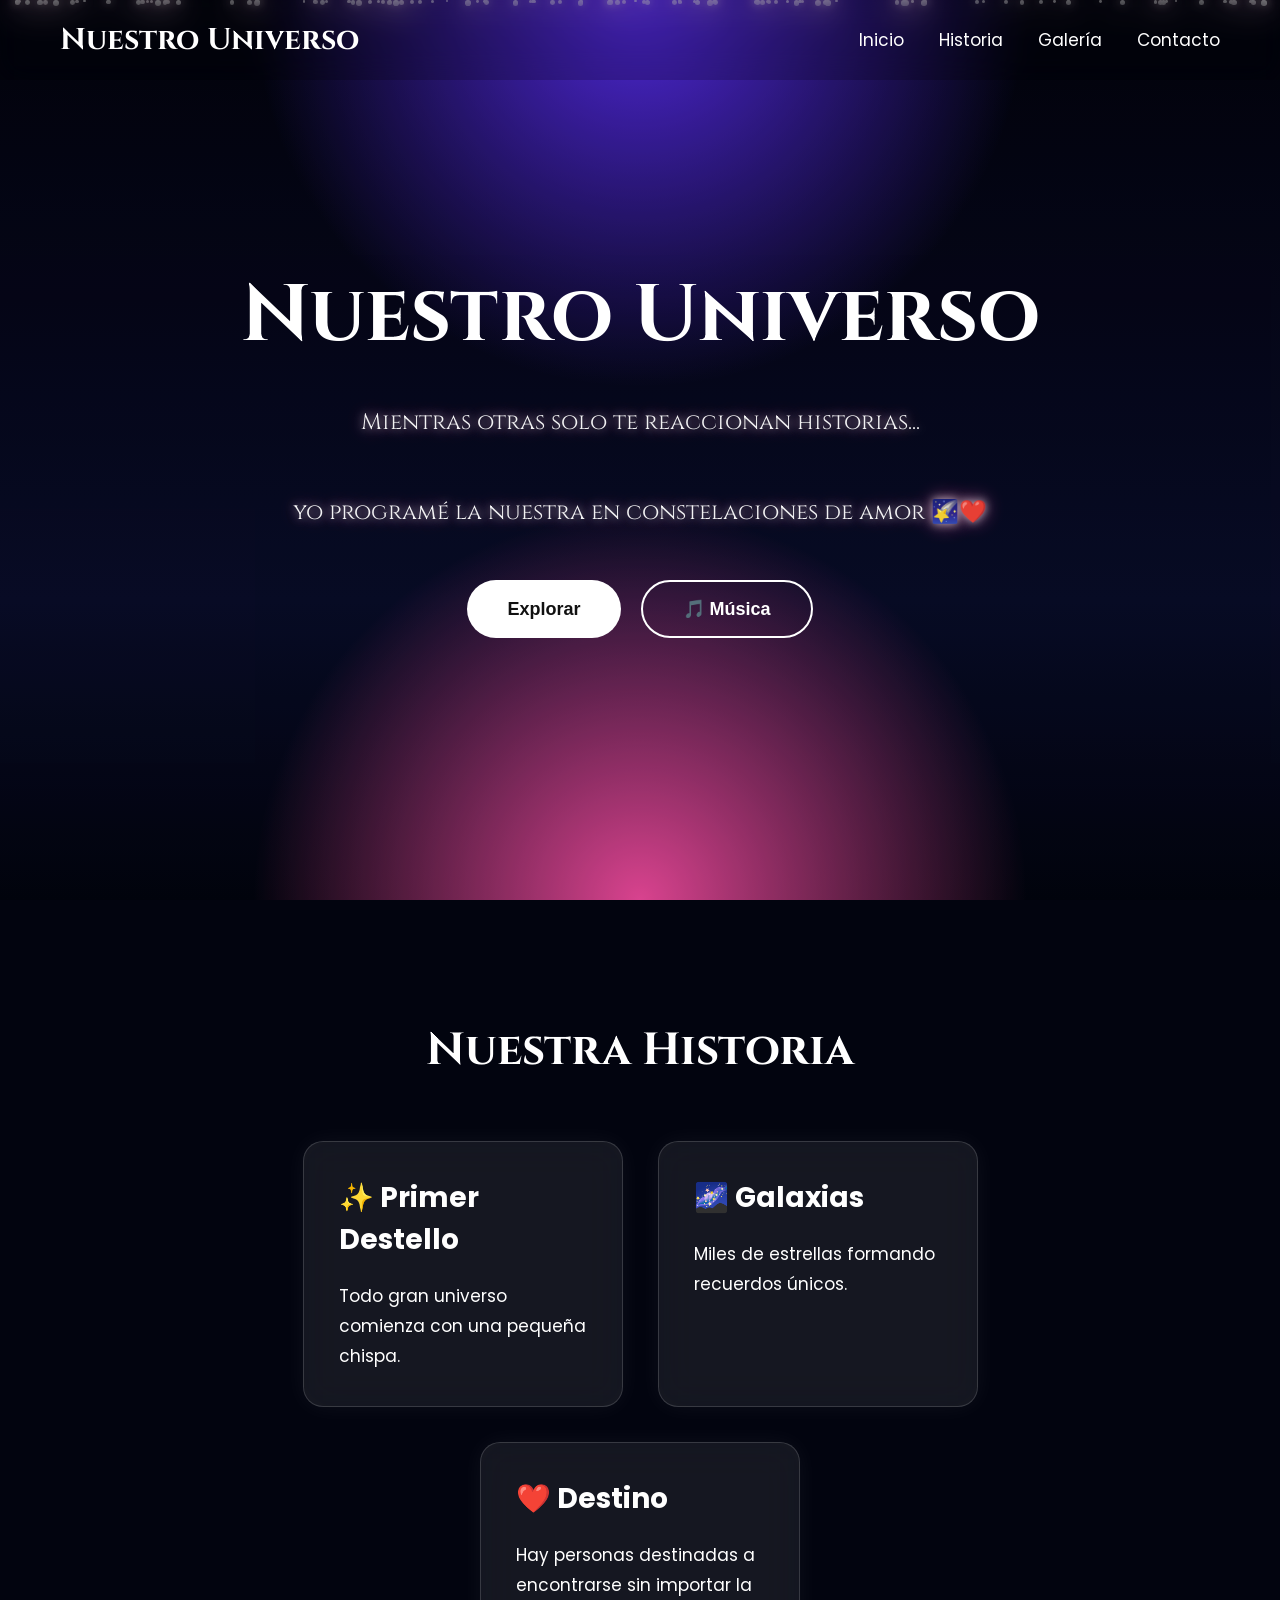
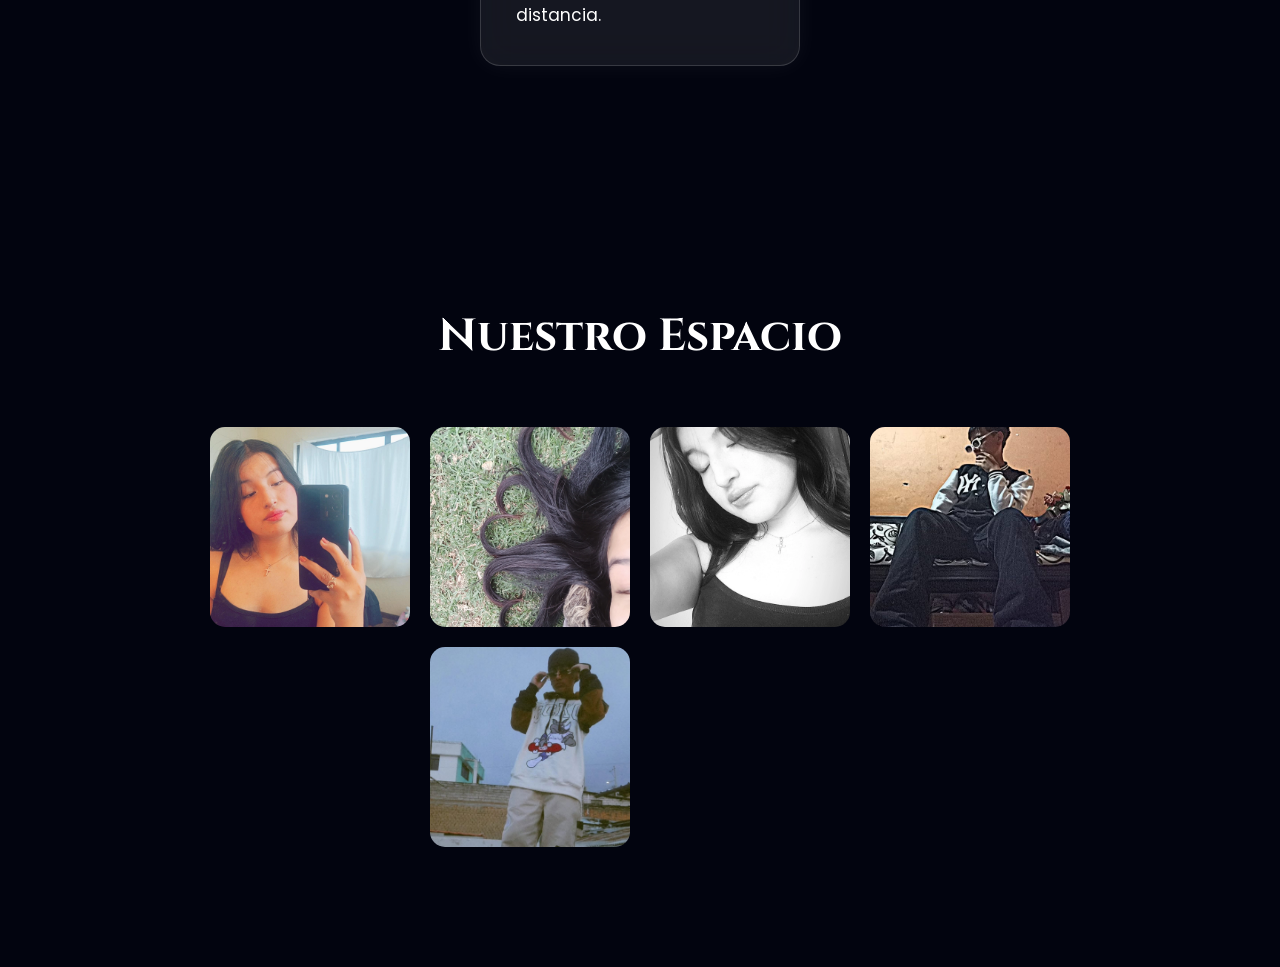
==== index.html @ 527fced5 "Subiendo mi página Nuestro Universo" ====
<!DOCTYPE html>
<html lang="es">

<head>

    <meta charset="UTF-8">
    <meta name="viewport" content="width=device-width, initial-scale=1.0">

    <title>Nuestro Universo</title>

    <link rel="stylesheet" href="style.css">

    <link rel="preconnect" href="https://fonts.googleapis.com">
    <link rel="preconnect" href="https://fonts.gstatic.com" crossorigin>

    <link href="https://fonts.googleapis.com/css2?family=Poppins:wght@300;400;500;700&family=Cinzel:wght@400;600;700&display=swap" rel="stylesheet">

</head>

<body>

<div id="particles"></div>

<nav>

    <div class="logo">
        Nuestro Universo
    </div>

    <ul>
        <li><a href="#inicio">Inicio</a></li>
        <li><a href="#historia">Historia</a></li>
        <li><a href="#galeria">Galería</a></li>
        <li><a href="#contacto">Contacto</a></li>
    </ul>

</nav>

<section class="hero" id="inicio">

    <div class="overlay"></div>

    <div class="hero-content">

        <h1>Nuestro Universo</h1>

        <p class="frase">
            Mientras otras  solo te reaccionan historias...
            <br><br>
            yo programé la nuestra en constelaciones de amor 🌠❤️
        </p>

        <div class="botones">

            <button id="explorar">
                Explorar
            </button>

            <button id="musica">
                🎵 Música
            </button>

        </div>

    </div>

</section>

<section id="historia">

    <h2>Nuestra Historia</h2>

    <div class="cards">
        <div class="card">

            <h3>✨ Primer Destello</h3>

            <p>
                Todo gran universo comienza con una pequeña chispa.
            </p>

        </div>

        <div class="card">

            <h3>🌌 Galaxias</h3>

            <p>
                Miles de estrellas formando recuerdos únicos.
            </p>

        </div>

        <div class="card">

            <h3>❤️ Destino</h3>

            <p>
                Hay personas destinadas a encontrarse sin importar la distancia.
            </p>

        </div>

    </div>

</section>

<section id="galeria">

    <h2>Nuestro Espacio</h2>

    <div class="imagenes">

        <div class="imagen"></div>

        <div class="imagen"></div>

        <div class="imagen"></div>

        <div class="imagen"></div>

        <div class="imagen"></div>

        <div class="imagen"></div>

    </div>

<!-- MODAL CONTACTO -->
<div id="modalContacto" class="modal">
  <div class="modal-content">
    <span id="cerrarModal" class="close">&times;</span>
    <h2>"No existe un universo suficientemente grande para medir todo lo que significas."</h2>
    <p class="firma">✨ Con cariño, Yami ❤️</p>
  </div>
</div>



    <section id="videoSection" style="display:none; text-align:center; padding:100px;">
        <video id="miVideo" controls width="900">
            <source src="assets/video.mp4" type="video/mp4">
        </video>
    </section>

    <!-- 🔊 AUDIO (también al final del body) -->
    <audio id="audio" loop>
        <source src="assets/musica.mp3" type="audio/mp3">
    </audio>

    <!-- 📜 SCRIPT SIEMPRE AL FINAL -->
    <script src="script.js"></script>

</body>
</html>
---- style.css ----
/* ===========================
   RESET
=========================== */

*{
    margin:0;
    padding:0;
    box-sizing:border-box;
}

html{
    scroll-behavior:smooth;
}

body{
    font-family:'Poppins',sans-serif;
    background:#02040f;
    color:white;
    overflow-x:hidden;
}

/* ===========================
   FONDO
=========================== */

body::before{
    content:"";
    position:fixed;
    width:100%;
    height:100%;
    background:
    radial-gradient(circle at top,#5d2eff 0%,transparent 35%),
    radial-gradient(circle at bottom,#ff4fa8 0%,transparent 35%),
    linear-gradient(#01030d,#06071b,#090d2b,#02040f);
    z-index:-3;
}

/* ===========================
   PARTÍCULAS
=========================== */

#particles{
    position:fixed;
    width:100%;
    height:100%;
    left:0;
    top:0;
    overflow:hidden;
    z-index:-2;
}

.star{
    position:absolute;
    background:white;
    border-radius:50%;
    animation:subir linear infinite;
    box-shadow:
    0 0 10px white,
    0 0 20px hotpink;
}

@keyframes subir{

0%{
transform:translateY(100vh);
opacity:0;
}

20%{
opacity:1;
}

80%{
opacity:1;
}

100%{
transform:translateY(-120vh);
opacity:0;
}

}

/* ===========================
   NAVBAR
=========================== */

nav{

position:fixed;

width:100%;

display:flex;

justify-content:space-between;

align-items:center;

padding:20px 60px;

background:rgba(0,0,0,.20);

backdrop-filter:blur(15px);

z-index:1000;

}

.logo{

font-size:30px;

font-family:'Cinzel',serif;

font-weight:bold;

color:white;

}

nav ul{

display:flex;

list-style:none;

gap:35px;

}

nav a{

text-decoration:none;

color:white;

font-size:17px;

transition:.4s;

}

nav a:hover{

color:#ff5ebc;

}

/* ===========================
   HERO
=========================== */

.hero{

height:100vh;

display:flex;

justify-content:center;

align-items:center;

text-align:center;

position:relative;

padding:20px;

}

.overlay{

position:absolute;

width:100%;

height:100%;

background:rgba(0,0,0,.15);

}

.hero-content{

position:relative;

z-index:10;

max-width:900px;

}

.hero h1{

font-family:'Cinzel',serif;

font-size:80px;

margin-bottom:30px;

animation:titulo 3s infinite alternate;

}

@keyframes titulo{

from{

text-shadow:0 0 20px #ff4fa8;

}

to{

text-shadow:
0 0 20px white,
0 0 40px hotpink,
0 0 80px deeppink;

}

}

.frase{

font-size:28px;

line-height:45px;

opacity:.95;

margin-bottom:45px;

animation:aparecer 2s;

}

@keyframes aparecer{

from{

opacity:0;

transform:translateY(40px);

}

to{

opacity:1;

transform:translateY(0);

}

}
/* ===========================
   BOTONES
=========================== */

.botones{

display:flex;

justify-content:center;

gap:20px;

flex-wrap:wrap;

}

button{

padding:16px 40px;

border:none;

border-radius:40px;

cursor:pointer;

font-size:18px;

font-weight:600;

transition:.5s;

}

#explorar{

background:white;

color:#111;

}

#explorar:hover{

background:#ff4fa8;

color:white;

transform:translateY(-6px);

box-shadow:0 0 30px hotpink;

}

#musica{

background:transparent;

border:2px solid white;

color:white;

}

#musica:hover{

background:white;

color:black;

transform:translateY(-6px);

}

/* ===========================
   SECCIONES
=========================== */

section{

padding:120px 10%;

}

section h2{

font-size:45px;

text-align:center;

margin-bottom:60px;

font-family:'Cinzel',serif;

}

/* ===========================
   TARJETAS
=========================== */

.cards{

display:flex;

justify-content:center;

gap:35px;

flex-wrap:wrap;

}

.card{

width:320px;

padding:35px;

background:rgba(255,255,255,.08);

border-radius:20px;

backdrop-filter:blur(18px);

transition:.5s;

border:1px solid rgba(255,255,255,.15);

box-shadow:0 0 25px rgba(255,255,255,.05);

}

.card:hover{

transform:translateY(-15px);

box-shadow:0 0 35px hotpink;

}

.card h3{

margin-bottom:20px;

font-size:28px;

}

.card p{

font-size:17px;

line-height:30px;

}

/* ===========================
   GALERÍA
=========================== */

.imagenes{

display:grid;

grid-template-columns:repeat(auto-fit,minmax(260px,1fr));

gap:25px;

}

.imagen{

height:260px;

border-radius:20px;

background:linear-gradient(45deg,#6b36ff,#ff4fa8,#00d4ff);

background-size:300%;

animation:gradiente 6s infinite;

transition:.5s;

overflow:hidden;

}

.imagen:hover{

transform:scale(1.05);

box-shadow:0 0 40px hotpink;

}

.imagen img{

width:100%;

height:100%;

object-fit:cover;

display:block;

}

@keyframes gradiente{

0%{

background-position:left;

}

50%{

background-position:right;

}

100%{

background-position:left;

}

}

.imagenes {
    display: flex;
    flex-wrap: wrap;
    justify-content: center;
    gap: 20px;
}

.imagen {
    width: 200px;
    height: 200px;
    background-size: cover;
    background-position: center;
    border-radius: 15px;
    transition: transform 0.3s ease;
}

.imagen:hover {
    transform: scale(1.05);
}
#contacto h2 {
    opacity: 0;
    transform: translateY(20px);
    transition: all 1s ease;
}

#contacto.visible h2 {
    opacity: 1;
    transform: translateY(0);
}
.modal {
  display: none; /* oculto por defecto */
  position: fixed;
  z-index: 1000;
  left: 0;
  top: 0;
  width: 100%;
  height: 100%;
  background: rgba(0,0,0,0.8); /* fondo oscuro translúcido */
  backdrop-filter: blur(4px);   /* efecto difuminado */
}

.modal-content {
  background: linear-gradient(135deg, #0b0c10, #1f2833, #3a3d5c); /* degradado cósmico */
  color: #fff; /* texto blanco */
  margin: 10% auto;
  padding: 40px;
  border-radius: 15px;
  width: 80%;
  max-width: 600px;
  text-align: center;
  font-family: 'Cinzel', serif;
  box-shadow: 0 0 30px rgba(255, 105, 180, 0.6); /* brillo rosado */
  position: relative;
  animation: aparecer 0.8s ease; /* animación de entrada */
}

.modal-content h2 {
  font-size: 1.5em;
  line-height: 1.6;
}

/* Botón cerrar */
.close {
  position: absolute;
  right: 20px;
  top: 10px;
  font-size: 30px;
  cursor: pointer;
  color: #ff69b4; /* rosa corazón */
  transition: transform 0.3s ease;
}

.close:hover {
  transform: rotate(90deg);
}

/* Animación */
@keyframes aparecer {
  from { opacity: 0; transform: scale(0.8); }
  to { opacity: 1; transform: scale(1); }
}
.frase {
    font-family: 'Cinzel', serif;
    font-size: 1.4em;
    color: #fff;
    text-shadow: 0 0 10px rgba(255,255,255,0.7), 0 0 20px rgba(255,105,180,0.6);
    animation: aparecer 2s ease;
}

@keyframes aparecer {
    from { opacity: 0; transform: translateY(20px); }
    to { opacity: 1; transform: translateY(0); }
}
.firma {
  margin-top: 20px;
  font-size: 1.2em;
  color: #ff69b4; /* rosa romántico */
  font-family: 'Cinzel', serif;
  text-shadow: 0 0 10px rgba(255,105,180,0.6);
}
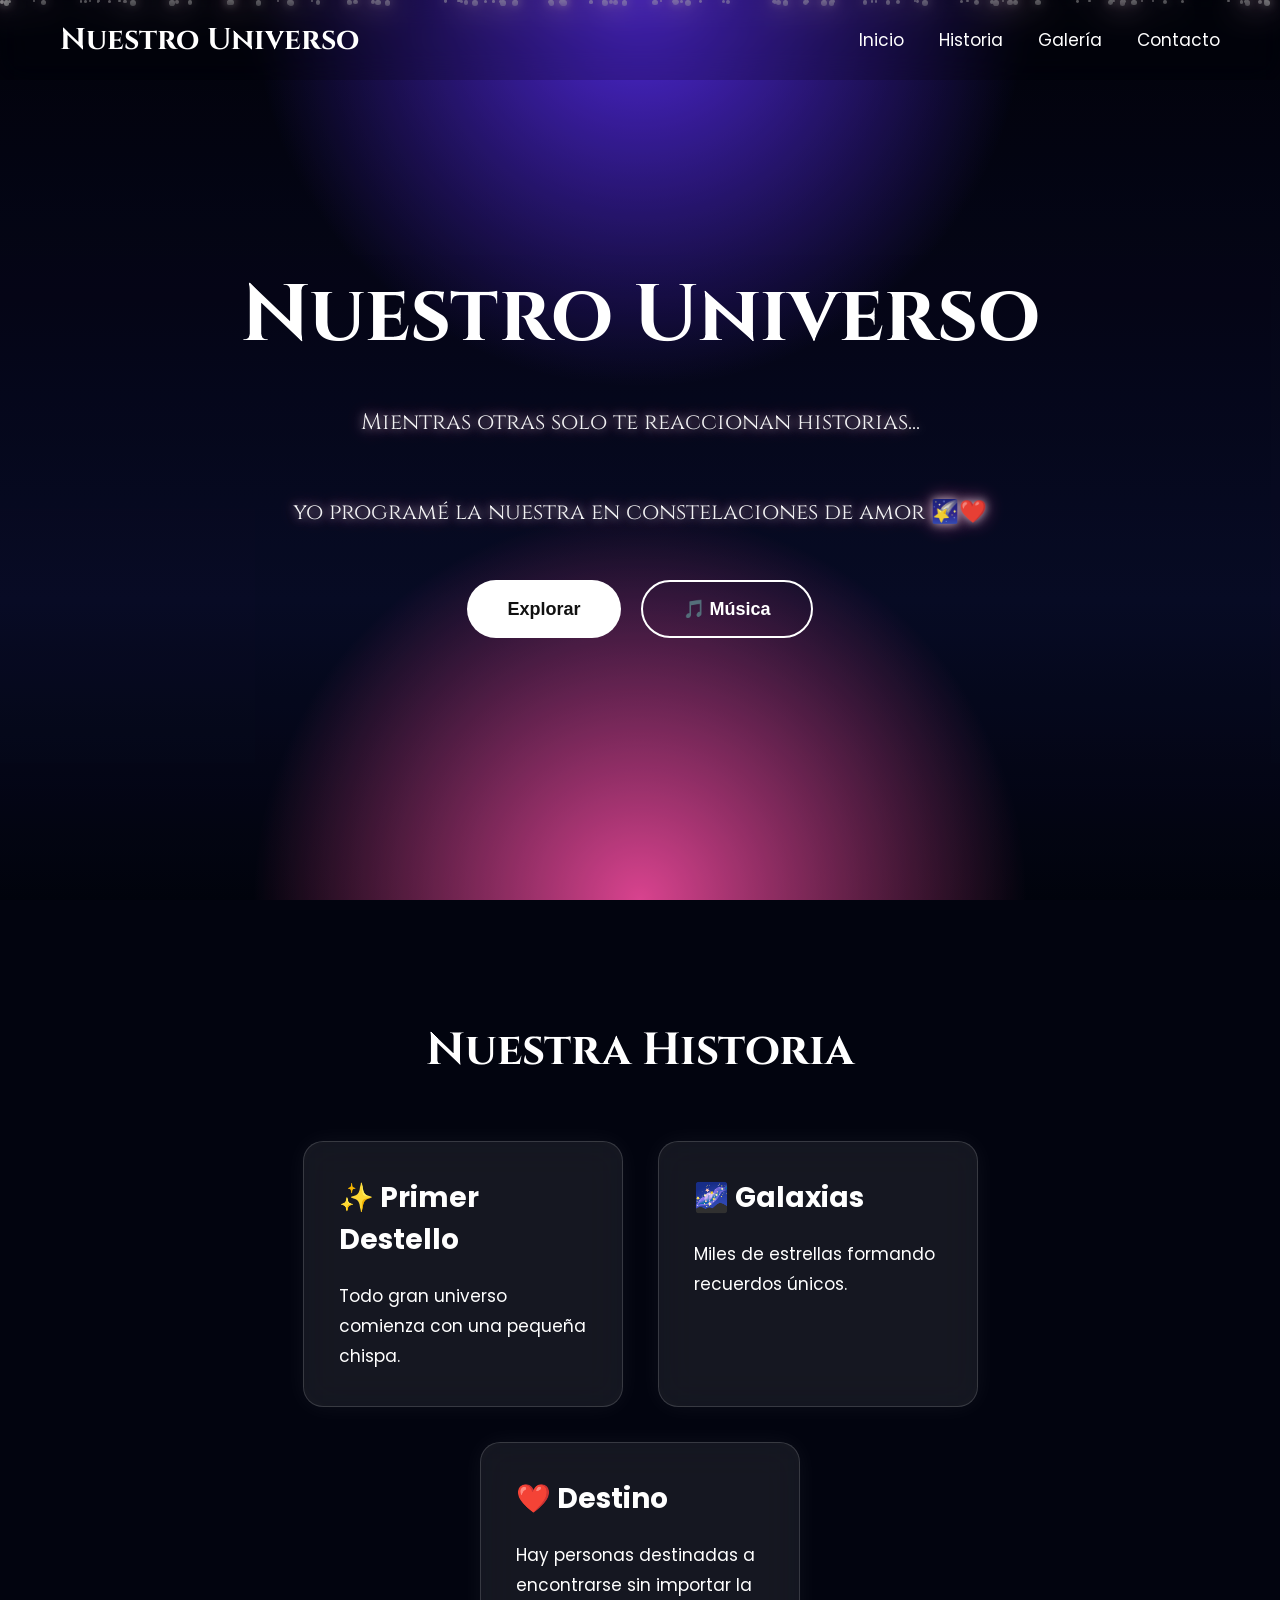
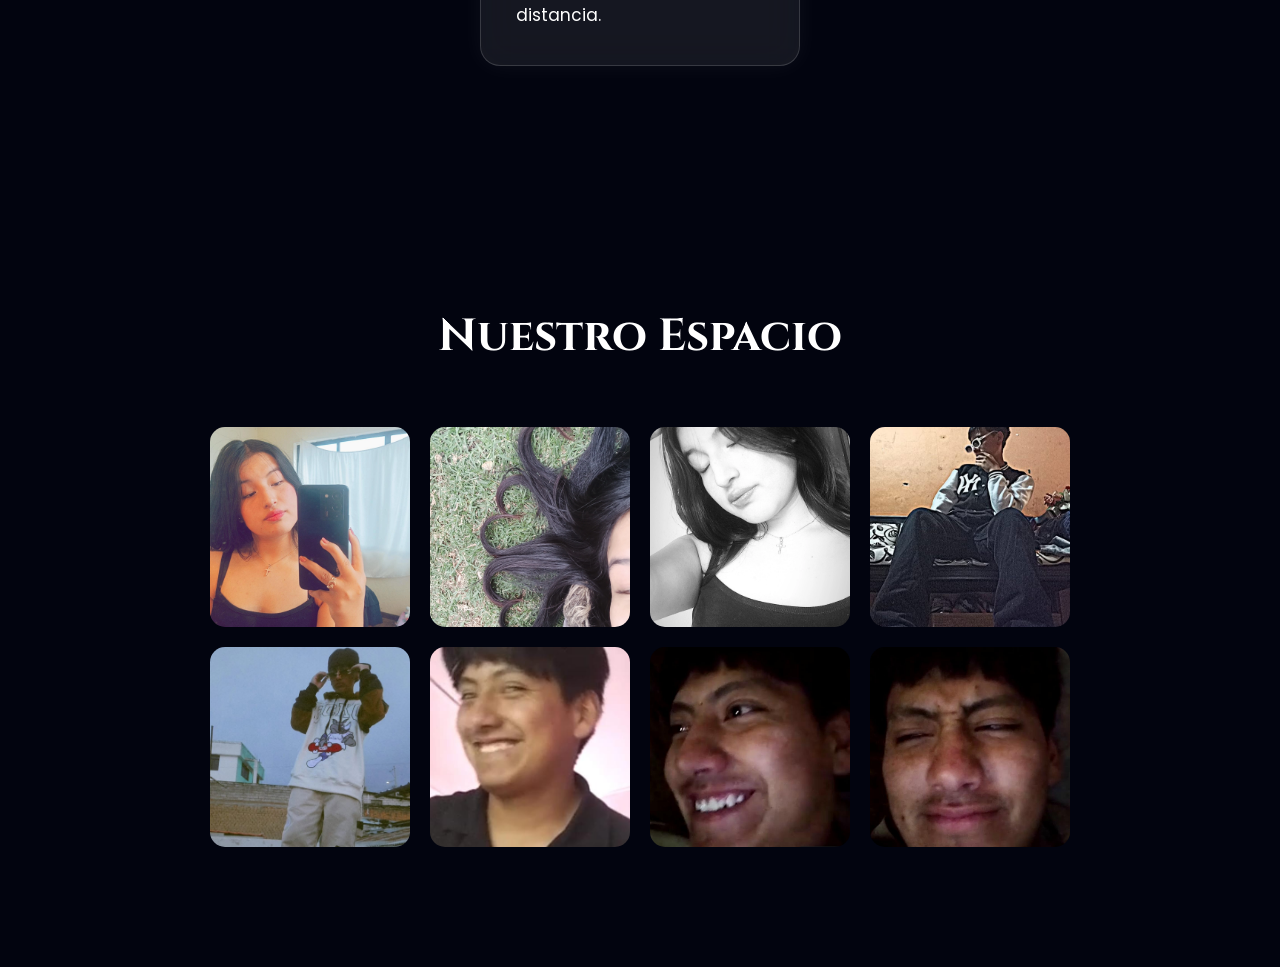
==== commit 27203a7b: "Actualizando galería con 9 imágenes" ====
--- a/index.html
+++ b/index.html
@@ -110,20 +110,16 @@
     <h2>Nuestro Espacio</h2>
 
     <div class="imagenes">
+    <div class="imagen"></div>
+    <div class="imagen"></div>
+    <div class="imagen"></div>
+    <div class="imagen"></div>
+    <div class="imagen"></div>
+    <div class="imagen"></div>
+    <div class="imagen"></div>
+    <div class="imagen"></div>
+</div>
 
-        <div class="imagen"></div>
-
-        <div class="imagen"></div>
-
-        <div class="imagen"></div>
-
-        <div class="imagen"></div>
-
-        <div class="imagen"></div>
-
-        <div class="imagen"></div>
-
-    </div>
 
 <!-- MODAL CONTACTO -->
 <div id="modalContacto" class="modal">
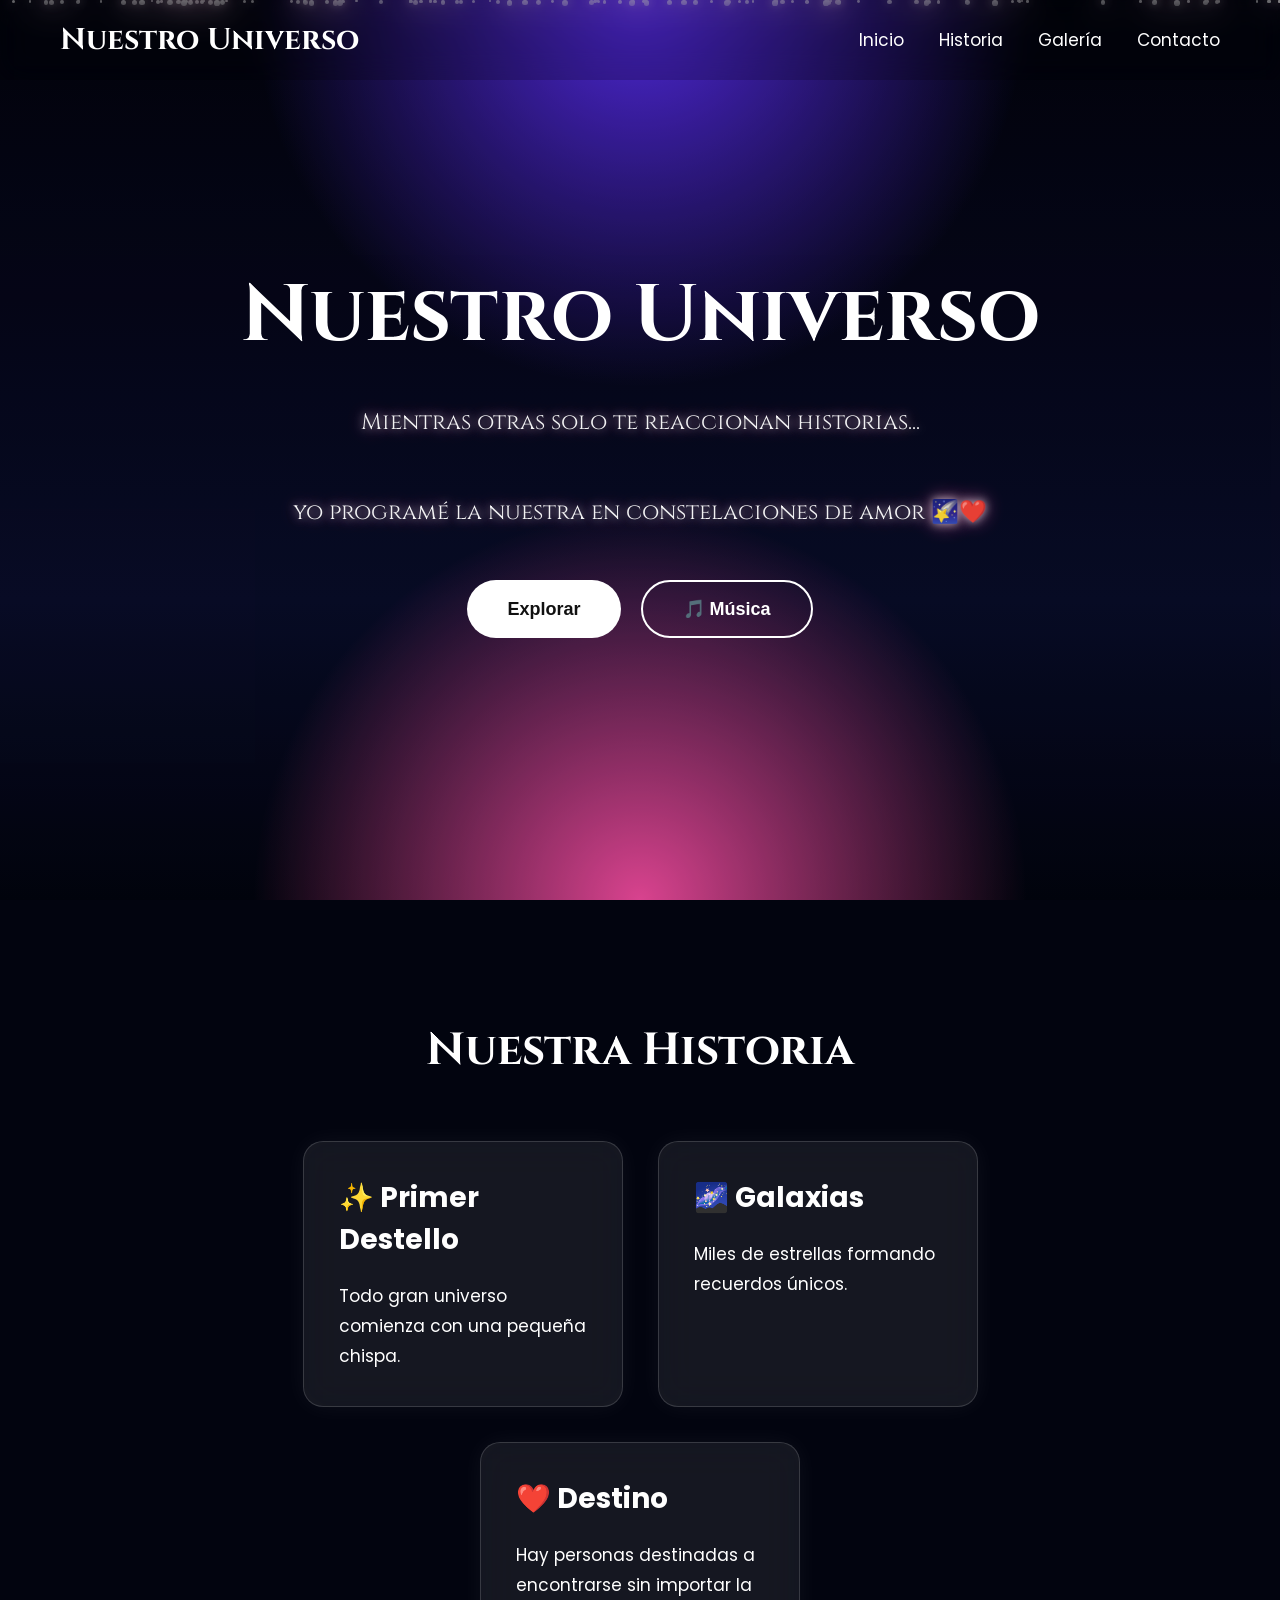
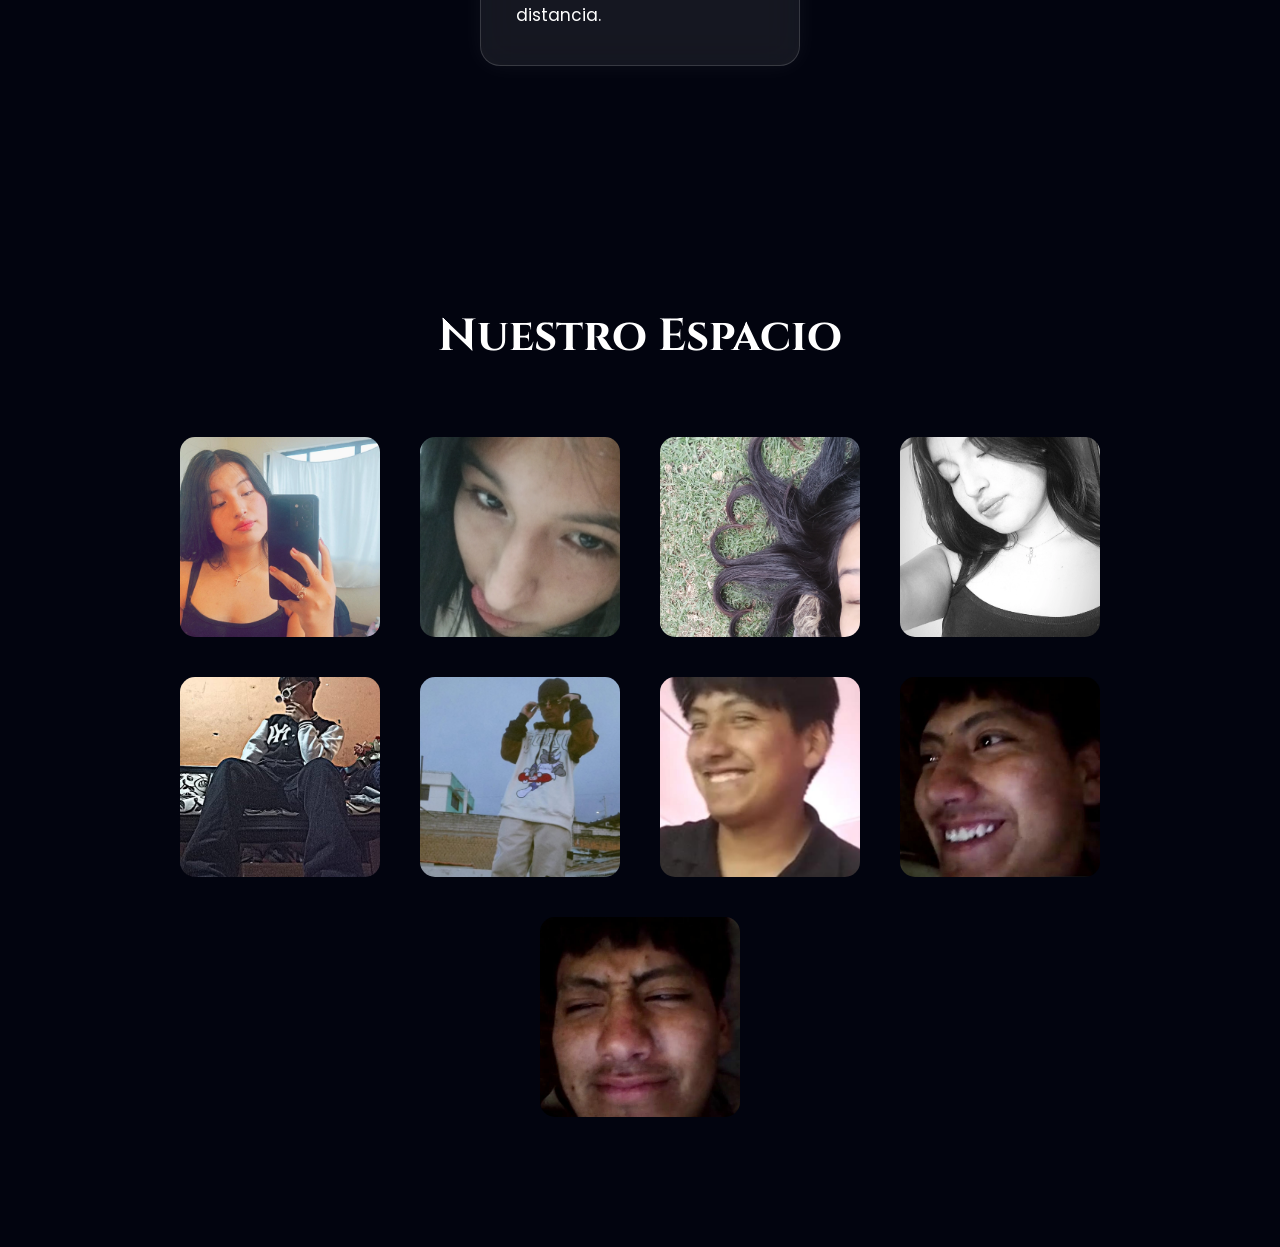
==== commit 379e4029: "Corrigiendo errores de index y script" ====
--- a/index.html
+++ b/index.html
@@ -110,16 +110,20 @@
     <h2>Nuestro Espacio</h2>
 
     <div class="imagenes">
-    <div class="imagen"></div>
-    <div class="imagen"></div>
-    <div class="imagen"></div>
-    <div class="imagen"></div>
-    <div class="imagen"></div>
-    <div class="imagen"></div>
-    <div class="imagen"></div>
-    <div class="imagen"></div>
-</div>
 
+        <div class="imagen"></div>
+        <div class="imagen"></div>
+        <div class="imagen"></div>
+        <div class="imagen"></div>
+        <div class="imagen"></div>
+        <div class="imagen"></div>
+        <div class="imagen"></div>
+        <div class="imagen"></div>
+        <div class="imagen"></div>
+
+    </div>
+
+</section>
 
 <!-- MODAL CONTACTO -->
 <div id="modalContacto" class="modal">
--- a/style.css
+++ b/style.css
@@ -585,3 +585,10 @@
   font-family: 'Cinzel', serif;
   text-shadow: 0 0 10px rgba(255,105,180,0.6);
 }
+.imagen {
+    width: 200px;
+    height: 200px;
+    margin: 10px;
+    display: inline-block;
+    background-color: #000; /* para ver el espacio si no carga */
+}
